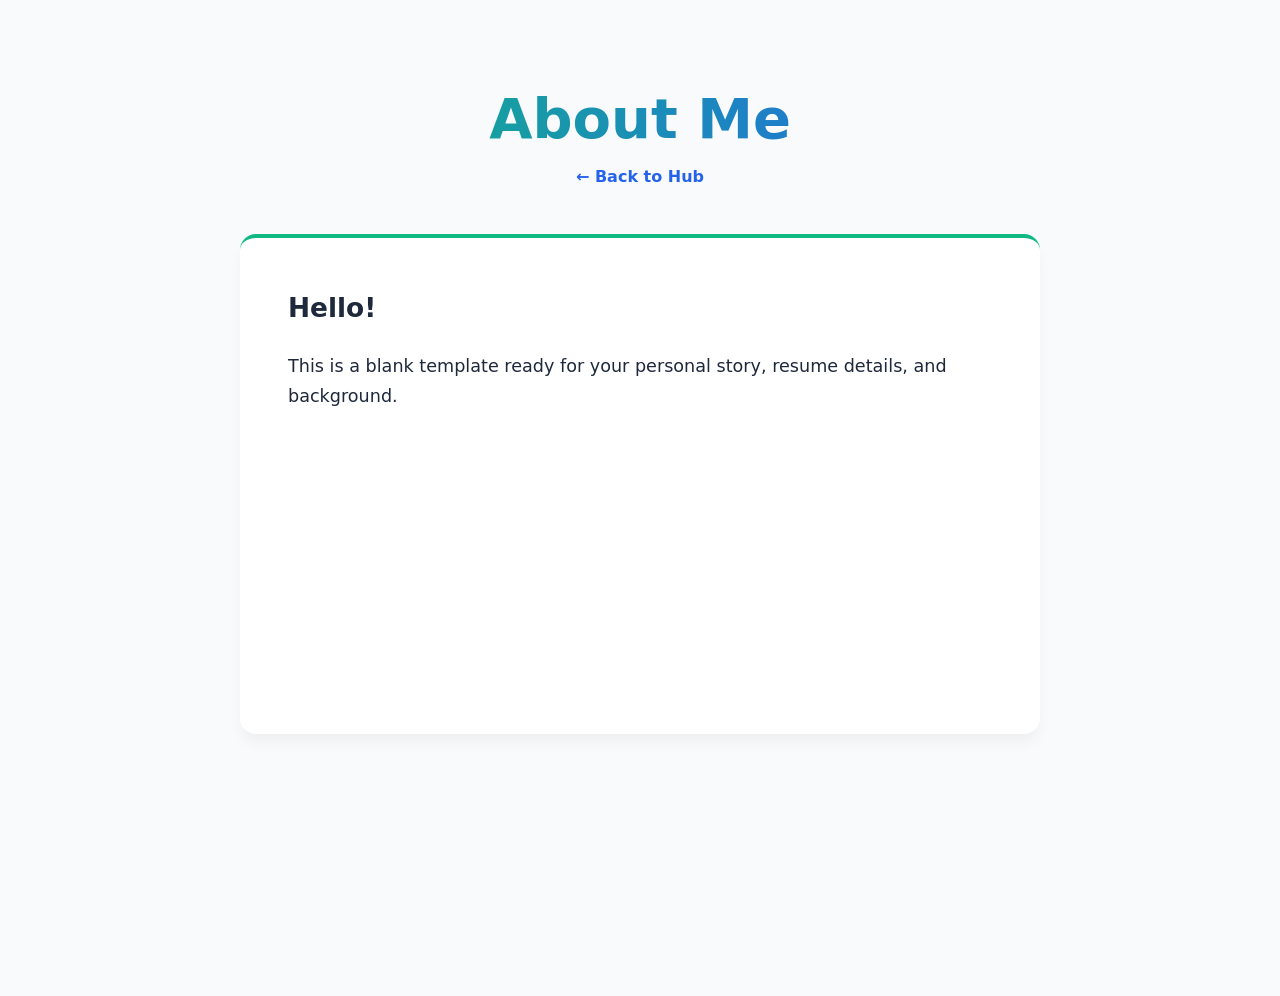
==== AboutMe/index.html @ 4a93bf96 "Initial monorepo setup: Main, AboutMe, and Portfolio" ====
<!DOCTYPE html>
<html lang="en">
<head>
    <meta charset="UTF-8">
    <meta name="viewport" content="width=device-width, initial-scale=1.0">
    <title>About Me</title>
    <link rel="stylesheet" href="style.css">
</head>
<body>
    <div class="container">
        <header>
            <h1>About Me</h1>
            <a href="../Main/index.html" class="back-link">← Back to Hub</a>
        </header>
        <main class="content-box">
            <!-- Add your personal story and details here -->
            <h2>Hello!</h2>
            <p>This is a blank template ready for your personal story, resume details, and background.</p>
        </main>
    </div>
</body>
</html>
---- AboutMe/style.css ----
:root {
    --primary: #10b981; /* Focus on the teal secondary color for About Me */
    --secondary: #2563eb;
    --bg: #f8fafc;
    --text: #1e293b;
    --card-bg: #ffffff;
}

body {
    font-family: 'Segoe UI', system-ui, sans-serif;
    background-color: var(--bg);
    color: var(--text);
    margin: 0;
    padding: 3rem 1rem;
    display: flex;
    justify-content: center;
    min-height: 100vh;
}

.container {
    max-width: 800px;
    width: 100%;
}

header {
    text-align: center;
    margin-bottom: 3rem;
}

header h1 {
    font-size: 3.5rem;
    background: linear-gradient(to right, var(--primary), var(--secondary));
    -webkit-background-clip: text;
    -webkit-text-fill-color: transparent;
    margin-bottom: 1rem;
}

.back-link {
    color: var(--secondary);
    text-decoration: none;
    font-weight: 600;
    transition: color 0.2s ease;
}

.back-link:hover {
    color: var(--primary);
    text-decoration: underline;
}

.content-box {
    background: var(--card-bg);
    padding: 3rem;
    border-radius: 16px;
    box-shadow: 0 10px 15px -3px rgba(0, 0, 0, 0.05);
    min-height: 400px;
    border-top: 4px solid var(--primary);
    line-height: 1.7;
    font-size: 1.1rem;
}

.content-box h2 {
    margin-top: 0;
    color: var(--text);
}
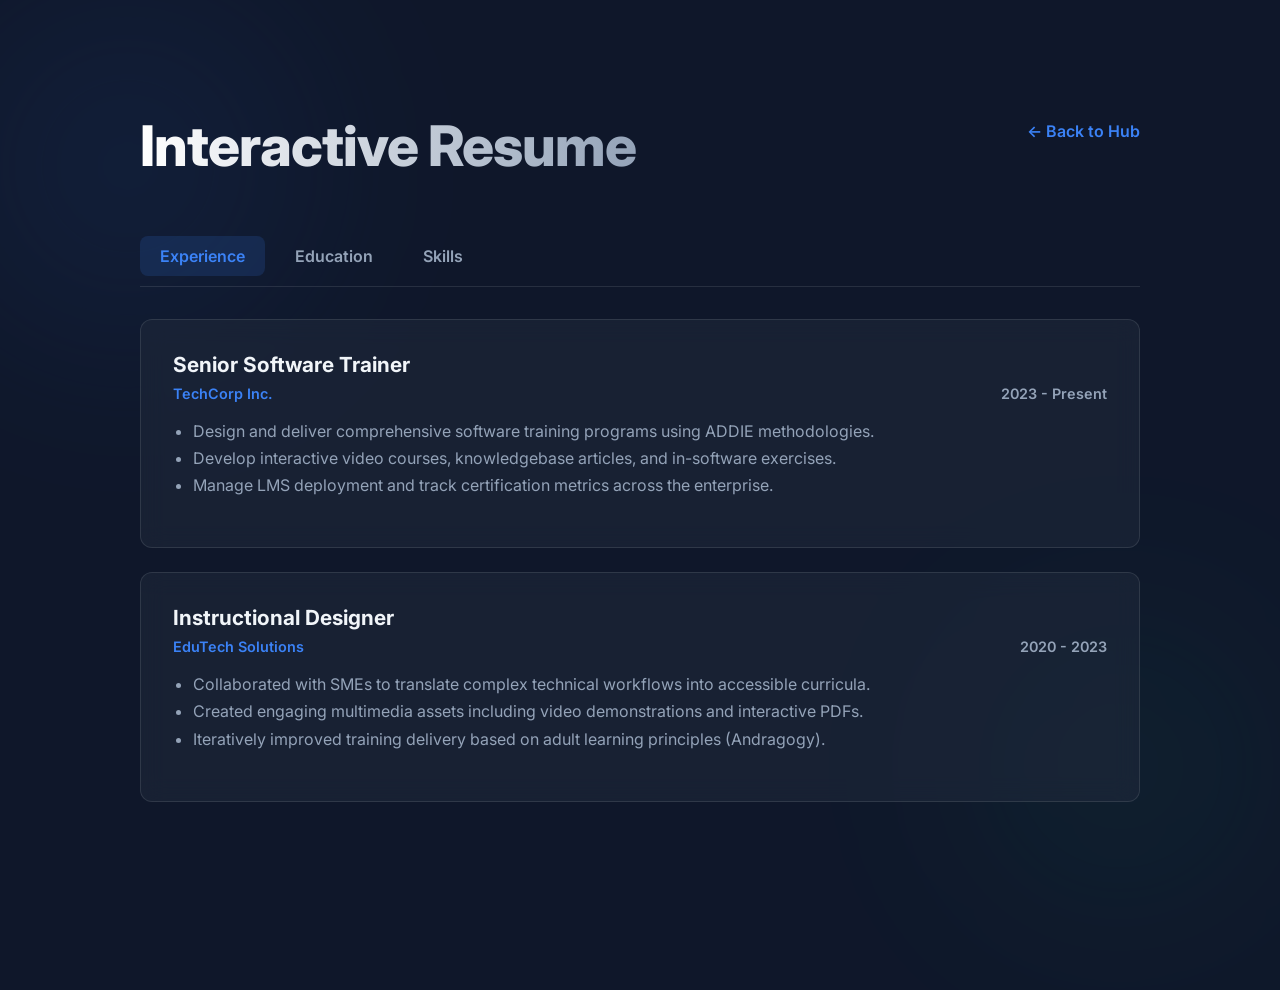
==== commit 2625906e: "Update Portfolio and AboutMe to match new professional dark theme, add interactive resume" ====
--- a/AboutMe/index.html
+++ b/AboutMe/index.html
@@ -3,20 +3,219 @@
 <head>
     <meta charset="UTF-8">
     <meta name="viewport" content="width=device-width, initial-scale=1.0">
-    <title>About Me</title>
-    <link rel="stylesheet" href="style.css">
+    <title>About Me | Resume</title>
+    <link href="https://fonts.googleapis.com/css2?family=Inter:wght@300;400;600;800&display=swap" rel="stylesheet">
+    <link rel="stylesheet" href="../style.css">
+    <style>
+        .resume-container {
+            max-width: 1000px;
+            margin: 0 auto;
+            width: 90%;
+            z-index: 1;
+            position: relative;
+            text-align: left;
+        }
+        .header-nav {
+            margin-bottom: 3rem;
+            display: flex;
+            justify-content: space-between;
+            align-items: center;
+        }
+        .back-link {
+            color: var(--primary);
+            text-decoration: none;
+            font-weight: 600;
+            display: inline-flex;
+            align-items: center;
+            gap: 5px;
+            transition: color 0.2s;
+        }
+        .back-link:hover {
+            color: #60a5fa;
+        }
+        .tabs {
+            display: flex;
+            gap: 10px;
+            margin-bottom: 2rem;
+            border-bottom: 1px solid var(--border-color);
+            padding-bottom: 10px;
+            overflow-x: auto;
+        }
+        .tab-btn {
+            background: transparent;
+            border: none;
+            color: var(--text-muted);
+            font-family: inherit;
+            font-size: 1rem;
+            font-weight: 600;
+            cursor: pointer;
+            padding: 10px 20px;
+            border-radius: 8px;
+            transition: all 0.3s ease;
+        }
+        .tab-btn:hover {
+            background: rgba(255,255,255,0.05);
+            color: var(--text-main);
+        }
+        .tab-btn.active {
+            background: rgba(59, 130, 246, 0.15);
+            color: var(--primary);
+        }
+        .tab-content {
+            display: none;
+            animation: fadeIn 0.4s ease-out;
+        }
+        .tab-content.active {
+            display: block;
+        }
+        .timeline-item {
+            background: var(--bg-surface);
+            backdrop-filter: blur(12px);
+            -webkit-backdrop-filter: blur(12px);
+            border: 1px solid var(--border-color);
+            border-radius: 12px;
+            padding: 2rem;
+            margin-bottom: 1.5rem;
+            transition: transform 0.3s ease, border-color 0.3s ease;
+        }
+        .timeline-item:hover {
+            transform: translateX(10px);
+            border-color: rgba(255,255,255,0.2);
+        }
+        .timeline-item h3 {
+            margin: 0 0 0.5rem 0;
+            color: var(--text-main);
+            font-size: 1.3rem;
+        }
+        .timeline-meta {
+            color: var(--primary);
+            font-weight: 600;
+            font-size: 0.9rem;
+            margin-bottom: 1rem;
+            display: flex;
+            justify-content: space-between;
+        }
+        .timeline-meta span.date {
+            color: var(--text-muted);
+        }
+        ul.job-tasks {
+            color: var(--text-muted);
+            padding-left: 20px;
+            line-height: 1.7;
+        }
+        @keyframes fadeIn {
+            from { opacity: 0; transform: translateY(10px); }
+            to { opacity: 1; transform: translateY(0); }
+        }
+        .skills-grid {
+            display: grid;
+            grid-template-columns: repeat(auto-fit, minmax(200px, 1fr));
+            gap: 15px;
+        }
+        .skill-tag {
+            background: rgba(16, 185, 129, 0.1);
+            color: var(--secondary);
+            padding: 10px 15px;
+            border-radius: 8px;
+            border: 1px solid rgba(16, 185, 129, 0.2);
+            text-align: center;
+            font-weight: 600;
+        }
+    </style>
 </head>
 <body>
-    <div class="container">
-        <header>
-            <h1>About Me</h1>
-            <a href="../Main/index.html" class="back-link">← Back to Hub</a>
+    <div class="ambient-light light-1"></div>
+    <div class="ambient-light light-2"></div>
+    
+    <div class="resume-container">
+        <header class="header-nav">
+            <h1>Interactive Resume</h1>
+            <a href="../index.html" class="back-link">← Back to Hub</a>
         </header>
-        <main class="content-box">
-            <!-- Add your personal story and details here -->
-            <h2>Hello!</h2>
-            <p>This is a blank template ready for your personal story, resume details, and background.</p>
-        </main>
+
+        <div class="tabs">
+            <button class="tab-btn active" onclick="showTab('experience')">Experience</button>
+            <button class="tab-btn" onclick="showTab('education')">Education</button>
+            <button class="tab-btn" onclick="showTab('skills')">Skills</button>
+        </div>
+
+        <!-- Experience Tab -->
+        <div id="experience" class="tab-content active">
+            <div class="timeline-item">
+                <h3>Senior Software Trainer</h3>
+                <div class="timeline-meta">
+                    <span>TechCorp Inc.</span>
+                    <span class="date">2023 - Present</span>
+                </div>
+                <ul class="job-tasks">
+                    <li>Design and deliver comprehensive software training programs using ADDIE methodologies.</li>
+                    <li>Develop interactive video courses, knowledgebase articles, and in-software exercises.</li>
+                    <li>Manage LMS deployment and track certification metrics across the enterprise.</li>
+                </ul>
+            </div>
+            <div class="timeline-item">
+                <h3>Instructional Designer</h3>
+                <div class="timeline-meta">
+                    <span>EduTech Solutions</span>
+                    <span class="date">2020 - 2023</span>
+                </div>
+                <ul class="job-tasks">
+                    <li>Collaborated with SMEs to translate complex technical workflows into accessible curricula.</li>
+                    <li>Created engaging multimedia assets including video demonstrations and interactive PDFs.</li>
+                    <li>Iteratively improved training delivery based on adult learning principles (Andragogy).</li>
+                </ul>
+            </div>
+        </div>
+
+        <!-- Education Tab -->
+        <div id="education" class="tab-content">
+            <div class="timeline-item">
+                <h3>Master of Education (Instructional Design)</h3>
+                <div class="timeline-meta">
+                    <span>State University</span>
+                    <span class="date">2018 - 2020</span>
+                </div>
+                <ul class="job-tasks">
+                    <li>Focus on adult learning theories and multimedia design.</li>
+                    <li>Capstone Project: Evaluating the efficacy of microlearning in software adoption.</li>
+                </ul>
+            </div>
+            <div class="timeline-item">
+                <h3>Bachelor of Arts in Communications</h3>
+                <div class="timeline-meta">
+                    <span>University of Communications</span>
+                    <span class="date">2014 - 2018</span>
+                </div>
+            </div>
+        </div>
+
+        <!-- Skills Tab -->
+        <div id="skills" class="tab-content">
+            <div class="timeline-item">
+                <h3>Core Competencies</h3>
+                <div class="skills-grid" style="margin-top: 15px;">
+                    <div class="skill-tag">Instructional Design</div>
+                    <div class="skill-tag">ADDIE & Backward Design</div>
+                    <div class="skill-tag">Video Production</div>
+                    <div class="skill-tag">LMS Administration</div>
+                    <div class="skill-tag">HTML / CSS</div>
+                    <div class="skill-tag">Technical Writing</div>
+                </div>
+            </div>
+        </div>
+
     </div>
+
+    <script>
+        function showTab(tabId) {
+            // Remove active class from all tabs and contents
+            document.querySelectorAll('.tab-btn').forEach(btn => btn.classList.remove('active'));
+            document.querySelectorAll('.tab-content').forEach(content => content.classList.remove('active'));
+            
+            // Add active class to clicked tab and corresponding content
+            document.querySelector(`button[onclick="showTab('${tabId}')"]`).classList.add('active');
+            document.getElementById(tabId).classList.add('active');
+        }
+    </script>
 </body>
 </html>
--- a/style.css
+++ b/style.css
@@ -0,0 +1,182 @@
+:root {
+    --primary: #3b82f6; /* Professional blue */
+    --secondary: #10b981; /* Professional emerald */
+    --bg-base: #0f172a; /* Slate 900 */
+    --bg-surface: rgba(30, 41, 59, 0.6); /* Slate 800 with transparency */
+    --text-main: #f1f5f9;
+    --text-muted: #94a3b8;
+    --border-color: rgba(255, 255, 255, 0.1);
+}
+
+* {
+    box-sizing: border-box;
+}
+
+body {
+    font-family: 'Inter', -apple-system, BlinkMacSystemFont, 'Segoe UI', Roboto, Helvetica, Arial, sans-serif;
+    background-color: var(--bg-base);
+    color: var(--text-main);
+    margin: 0;
+    padding: 0;
+    display: flex;
+    justify-content: center;
+    align-items: center;
+    min-height: 100vh;
+    overflow-x: hidden;
+    position: relative;
+}
+
+/* Elegant ambient light effects */
+.ambient-light {
+    position: absolute;
+    border-radius: 50%;
+    filter: blur(100px);
+    z-index: 0;
+    opacity: 0.4;
+    animation: float 15s infinite alternate ease-in-out;
+}
+
+.light-1 {
+    width: 40vw;
+    height: 40vw;
+    background: radial-gradient(circle, rgba(59,130,246,0.3) 0%, rgba(15,23,42,0) 70%);
+    top: -10%;
+    left: -10%;
+}
+
+.light-2 {
+    width: 35vw;
+    height: 35vw;
+    background: radial-gradient(circle, rgba(16,185,129,0.25) 0%, rgba(15,23,42,0) 70%);
+    bottom: -10%;
+    right: -5%;
+    animation-delay: -5s;
+    animation-duration: 20s;
+}
+
+@keyframes float {
+    0% { transform: translate(0, 0) scale(1); }
+    50% { transform: translate(5%, 10%) scale(1.1); }
+    100% { transform: translate(-5%, 5%) scale(0.95); }
+}
+
+.container {
+    max-width: 900px;
+    width: 90%;
+    text-align: center;
+    z-index: 1;
+    position: relative;
+}
+
+header {
+    margin-bottom: 4rem;
+    animation: fadeInDown 1s ease-out;
+}
+
+header h1 {
+    font-size: 3.5rem;
+    font-weight: 800;
+    color: var(--text-main);
+    margin-bottom: 0.5rem;
+    letter-spacing: -1px;
+    background: linear-gradient(to right, #fff, #94a3b8);
+    -webkit-background-clip: text;
+    -webkit-text-fill-color: transparent;
+}
+
+header p {
+    font-size: 1.25rem;
+    color: var(--text-muted);
+    font-weight: 300;
+}
+
+.links-grid {
+    display: grid;
+    grid-template-columns: repeat(auto-fit, minmax(300px, 1fr));
+    gap: 2rem;
+}
+
+.card {
+    background: var(--bg-surface);
+    backdrop-filter: blur(12px);
+    -webkit-backdrop-filter: blur(12px);
+    padding: 2.5rem 2rem;
+    border-radius: 16px;
+    text-decoration: none;
+    color: var(--text-main);
+    border: 1px solid var(--border-color);
+    transition: all 0.4s cubic-bezier(0.175, 0.885, 0.32, 1.275);
+    position: relative;
+    overflow: hidden;
+    text-align: left;
+    display: flex;
+    flex-direction: column;
+    justify-content: center;
+}
+
+.card h2 {
+    margin-top: 0;
+    font-size: 1.5rem;
+    font-weight: 600;
+    margin-bottom: 0.75rem;
+    color: var(--text-main);
+    transition: color 0.3s ease;
+}
+
+.card p {
+    margin: 0;
+    color: var(--text-muted);
+    line-height: 1.6;
+    font-size: 0.95rem;
+}
+
+/* Stylish hover effects */
+.card-glow {
+    position: absolute;
+    width: 150px;
+    height: 150px;
+    background: var(--primary);
+    filter: blur(60px);
+    border-radius: 50%;
+    opacity: 0;
+    transition: opacity 0.4s ease;
+    pointer-events: none;
+    top: 50%;
+    left: 50%;
+    transform: translate(-50%, -50%);
+    z-index: -1;
+}
+
+.card:hover {
+    transform: translateY(-8px);
+    border-color: rgba(255, 255, 255, 0.2);
+    box-shadow: 0 20px 40px rgba(0, 0, 0, 0.4);
+}
+
+.portfolio-card:hover h2 {
+    color: var(--primary);
+}
+
+.portfolio-card:hover .card-glow {
+    opacity: 0.35;
+}
+
+.about-card:hover h2 {
+    color: var(--secondary);
+}
+
+.about-card:hover .card-glow {
+    background: var(--secondary);
+    opacity: 0.25;
+}
+
+@keyframes fadeInDown {
+    from {
+        opacity: 0;
+        transform: translateY(-20px);
+    }
+    to {
+        opacity: 1;
+        transform: translateY(0);
+    }
+}
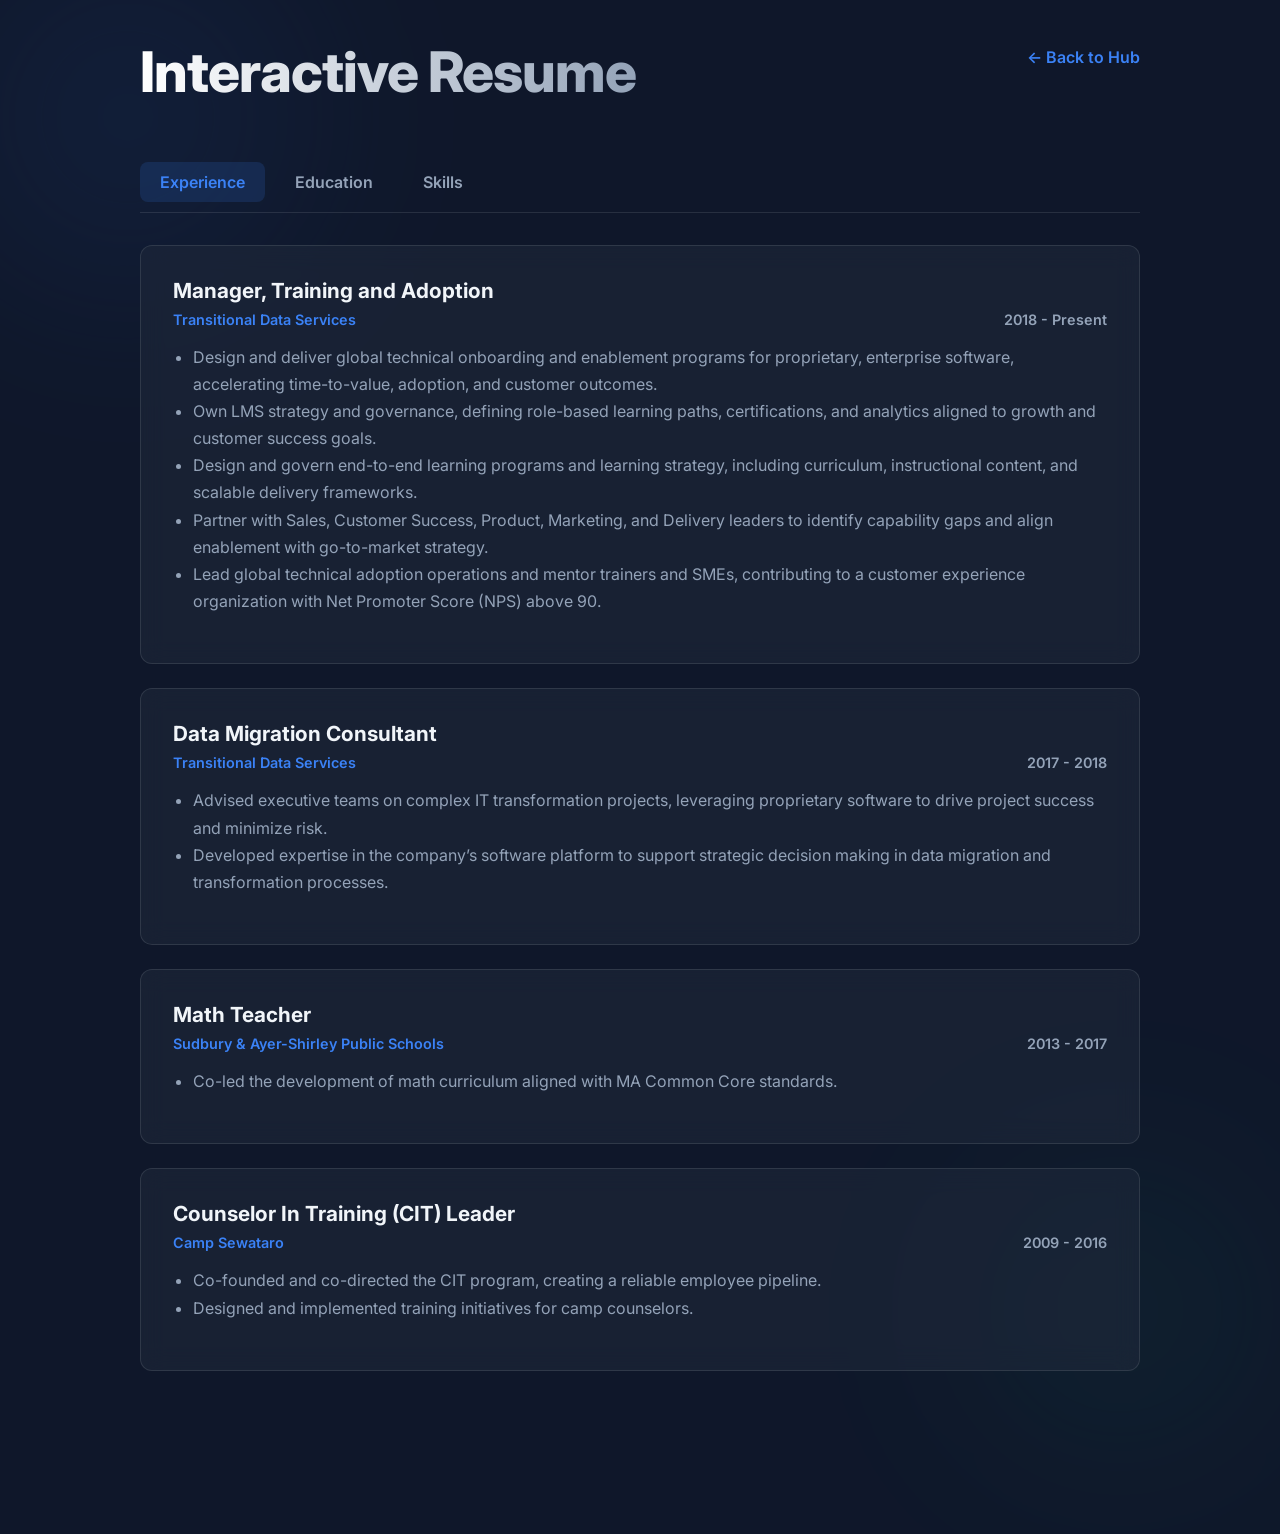
==== commit c4d4b179: "Update interactive resume with real data from PDF" ====
--- a/AboutMe/index.html
+++ b/AboutMe/index.html
@@ -142,27 +142,49 @@
         <!-- Experience Tab -->
         <div id="experience" class="tab-content active">
             <div class="timeline-item">
-                <h3>Senior Software Trainer</h3>
-                <div class="timeline-meta">
-                    <span>TechCorp Inc.</span>
-                    <span class="date">2023 - Present</span>
-                </div>
-                <ul class="job-tasks">
-                    <li>Design and deliver comprehensive software training programs using ADDIE methodologies.</li>
-                    <li>Develop interactive video courses, knowledgebase articles, and in-software exercises.</li>
-                    <li>Manage LMS deployment and track certification metrics across the enterprise.</li>
-                </ul>
-            </div>
-            <div class="timeline-item">
-                <h3>Instructional Designer</h3>
-                <div class="timeline-meta">
-                    <span>EduTech Solutions</span>
-                    <span class="date">2020 - 2023</span>
-                </div>
-                <ul class="job-tasks">
-                    <li>Collaborated with SMEs to translate complex technical workflows into accessible curricula.</li>
-                    <li>Created engaging multimedia assets including video demonstrations and interactive PDFs.</li>
-                    <li>Iteratively improved training delivery based on adult learning principles (Andragogy).</li>
+                <h3>Manager, Training and Adoption</h3>
+                <div class="timeline-meta">
+                    <span>Transitional Data Services</span>
+                    <span class="date">2018 - Present</span>
+                </div>
+                <ul class="job-tasks">
+                    <li>Design and deliver global technical onboarding and enablement programs for proprietary, enterprise software, accelerating time-to-value, adoption, and customer outcomes.</li>
+                    <li>Own LMS strategy and governance, defining role-based learning paths, certifications, and analytics aligned to growth and customer success goals.</li>
+                    <li>Design and govern end-to-end learning programs and learning strategy, including curriculum, instructional content, and scalable delivery frameworks.</li>
+                    <li>Partner with Sales, Customer Success, Product, Marketing, and Delivery leaders to identify capability gaps and align enablement with go-to-market strategy.</li>
+                    <li>Lead global technical adoption operations and mentor trainers and SMEs, contributing to a customer experience organization with Net Promoter Score (NPS) above 90.</li>
+                </ul>
+            </div>
+            <div class="timeline-item">
+                <h3>Data Migration Consultant</h3>
+                <div class="timeline-meta">
+                    <span>Transitional Data Services</span>
+                    <span class="date">2017 - 2018</span>
+                </div>
+                <ul class="job-tasks">
+                    <li>Advised executive teams on complex IT transformation projects, leveraging proprietary software to drive project success and minimize risk.</li>
+                    <li>Developed expertise in the company’s software platform to support strategic decision making in data migration and transformation processes.</li>
+                </ul>
+            </div>
+            <div class="timeline-item">
+                <h3>Math Teacher</h3>
+                <div class="timeline-meta">
+                    <span>Sudbury & Ayer-Shirley Public Schools</span>
+                    <span class="date">2013 - 2017</span>
+                </div>
+                <ul class="job-tasks">
+                    <li>Co-led the development of math curriculum aligned with MA Common Core standards.</li>
+                </ul>
+            </div>
+            <div class="timeline-item">
+                <h3>Counselor In Training (CIT) Leader</h3>
+                <div class="timeline-meta">
+                    <span>Camp Sewataro</span>
+                    <span class="date">2009 - 2016</span>
+                </div>
+                <ul class="job-tasks">
+                    <li>Co-founded and co-directed the CIT program, creating a reliable employee pipeline.</li>
+                    <li>Designed and implemented training initiatives for camp counselors.</li>
                 </ul>
             </div>
         </div>
@@ -170,21 +192,24 @@
         <!-- Education Tab -->
         <div id="education" class="tab-content">
             <div class="timeline-item">
-                <h3>Master of Education (Instructional Design)</h3>
-                <div class="timeline-meta">
-                    <span>State University</span>
-                    <span class="date">2018 - 2020</span>
-                </div>
-                <ul class="job-tasks">
-                    <li>Focus on adult learning theories and multimedia design.</li>
-                    <li>Capstone Project: Evaluating the efficacy of microlearning in software adoption.</li>
-                </ul>
-            </div>
-            <div class="timeline-item">
-                <h3>Bachelor of Arts in Communications</h3>
-                <div class="timeline-meta">
-                    <span>University of Communications</span>
-                    <span class="date">2014 - 2018</span>
+                <h3>Masters of Education (M.Ed.)</h3>
+                <div class="timeline-meta">
+                    <span>University of Massachusetts Lowell</span>
+                    <span class="date">Math Curriculum & Instruction</span>
+                </div>
+            </div>
+            <div class="timeline-item">
+                <h3>Bachelor of Arts (B.A)</h3>
+                <div class="timeline-meta">
+                    <span>University of Massachusetts Lowell</span>
+                    <span class="date">Mathematics & Philosophy</span>
+                </div>
+            </div>
+            <div class="timeline-item">
+                <h3>Masters Certificate</h3>
+                <div class="timeline-meta">
+                    <span>Villanova University</span>
+                    <span class="date">Software Testing</span>
                 </div>
             </div>
         </div>
@@ -192,15 +217,23 @@
         <!-- Skills Tab -->
         <div id="skills" class="tab-content">
             <div class="timeline-item">
-                <h3>Core Competencies</h3>
+                <h3>Core Competencies & Expertise</h3>
                 <div class="skills-grid" style="margin-top: 15px;">
-                    <div class="skill-tag">Instructional Design</div>
-                    <div class="skill-tag">ADDIE & Backward Design</div>
-                    <div class="skill-tag">Video Production</div>
-                    <div class="skill-tag">LMS Administration</div>
-                    <div class="skill-tag">HTML / CSS</div>
-                    <div class="skill-tag">Technical Writing</div>
-                </div>
+                    <div class="skill-tag">Technical Training & Enablement</div>
+                    <div class="skill-tag">Learning Management Systems (TalentLMS, Docebo)</div>
+                    <div class="skill-tag">Curriculum Architecture</div>
+                    <div class="skill-tag">Training Content Development (Camtasia)</div>
+                    <div class="skill-tag">Technical Writing & Knowledge Base</div>
+                    <div class="skill-tag">Program Governance & Analytics</div>
+                    <div class="skill-tag">Cross-Functional Leadership</div>
+                    <div class="skill-tag">Scripting & Automation (PWSH, Groovy)</div>
+                </div>
+            </div>
+            <div class="timeline-item">
+                <h3>Summary</h3>
+                <p style="color: var(--text-muted); line-height: 1.7;">
+                    Results-driven leader with over a decade of experience designing, scaling, and operating global, technical onboarding, coaching, and adoption programs for complex enterprise software. Proven ability to design and execute strategic initiatives that improve organizational effectiveness, enhance stakeholder engagement, and support business goals.
+                </p>
             </div>
         </div>
 
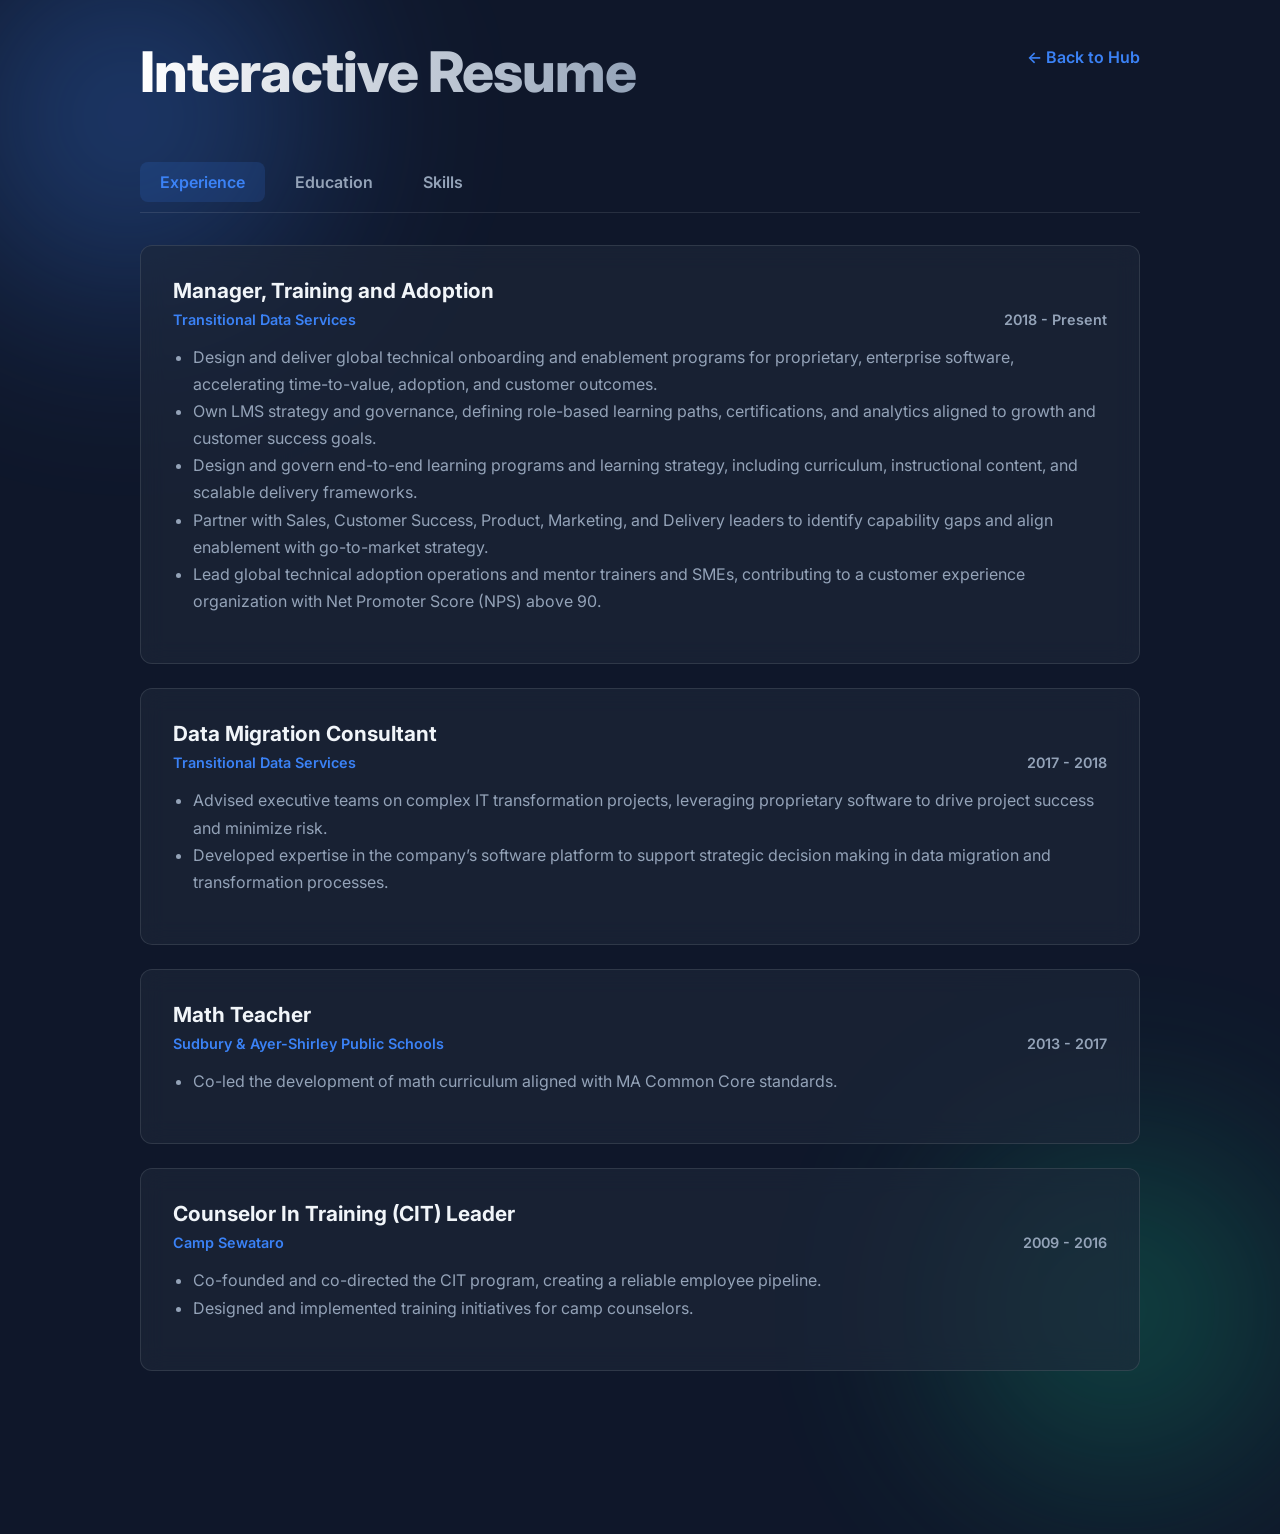
==== commit a05cd82c: "Refactor terminal to global script with sessionStorage persistence" ====
--- a/AboutMe/index.html
+++ b/AboutMe/index.html
@@ -250,5 +250,6 @@
             document.getElementById(tabId).classList.add('active');
         }
     </script>
+    <script src="../terminal.js"></script>
 </body>
 </html>
--- a/style.css
+++ b/style.css
@@ -32,14 +32,14 @@
     border-radius: 50%;
     filter: blur(100px);
     z-index: 0;
-    opacity: 0.4;
-    animation: float 15s infinite alternate ease-in-out;
+    opacity: 0.85;
+    animation: float 8s infinite alternate ease-in-out;
 }
 
 .light-1 {
     width: 40vw;
     height: 40vw;
-    background: radial-gradient(circle, rgba(59,130,246,0.3) 0%, rgba(15,23,42,0) 70%);
+    background: radial-gradient(circle, rgba(59,130,246,0.6) 0%, rgba(15,23,42,0) 70%);
     top: -10%;
     left: -10%;
 }
@@ -47,11 +47,11 @@
 .light-2 {
     width: 35vw;
     height: 35vw;
-    background: radial-gradient(circle, rgba(16,185,129,0.25) 0%, rgba(15,23,42,0) 70%);
+    background: radial-gradient(circle, rgba(16,185,129,0.55) 0%, rgba(15,23,42,0) 70%);
     bottom: -10%;
     right: -5%;
-    animation-delay: -5s;
-    animation-duration: 20s;
+    animation-delay: -3s;
+    animation-duration: 12s;
 }
 
 @keyframes float {
@@ -179,4 +179,89 @@
         opacity: 1;
         transform: translateY(0);
     }
+}
+
+/* Dev Nav Terminal */
+#dev-nav-wrapper {
+    position: fixed;
+    bottom: 30px;
+    right: 30px;
+    z-index: 100;
+    font-family: 'Courier New', Courier, monospace;
+    display: flex;
+    flex-direction: column;
+    align-items: flex-end;
+}
+
+#dev-nav-toggle {
+    background: var(--bg-base);
+    color: var(--secondary);
+    border: 1px solid var(--secondary);
+    padding: 8px 16px;
+    cursor: pointer;
+    font-family: inherit;
+    font-weight: bold;
+    border-radius: 6px;
+    transition: all 0.2s ease;
+}
+
+#dev-nav-toggle:hover {
+    background: var(--secondary);
+    color: var(--bg-base);
+}
+
+#dev-terminal {
+    background: rgba(15, 23, 42, 0.95);
+    border: 1px solid var(--secondary);
+    width: 380px;
+    height: 280px;
+    margin-bottom: 12px;
+    border-radius: 8px;
+    display: flex;
+    flex-direction: column;
+    padding: 12px;
+    color: var(--secondary);
+    box-shadow: 0 10px 30px rgba(0,0,0,0.5);
+    transition: opacity 0.3s ease, transform 0.3s ease;
+    transform-origin: bottom right;
+}
+
+#dev-terminal.hidden {
+    opacity: 0;
+    transform: scale(0.9) translateY(20px);
+    pointer-events: none;
+}
+
+#terminal-output {
+    flex-grow: 1;
+    overflow-y: auto;
+    margin-bottom: 10px;
+    font-size: 0.9rem;
+    line-height: 1.4;
+}
+
+#terminal-output div {
+    margin-bottom: 4px;
+}
+
+#terminal-input-line {
+    display: flex;
+    align-items: center;
+    border-top: 1px solid rgba(16, 185, 129, 0.3);
+    padding-top: 8px;
+}
+
+.prompt {
+    margin-right: 8px;
+    font-weight: bold;
+}
+
+#terminal-input {
+    background: transparent;
+    border: none;
+    color: var(--secondary);
+    font-family: inherit;
+    font-size: 0.9rem;
+    flex-grow: 1;
+    outline: none;
 }
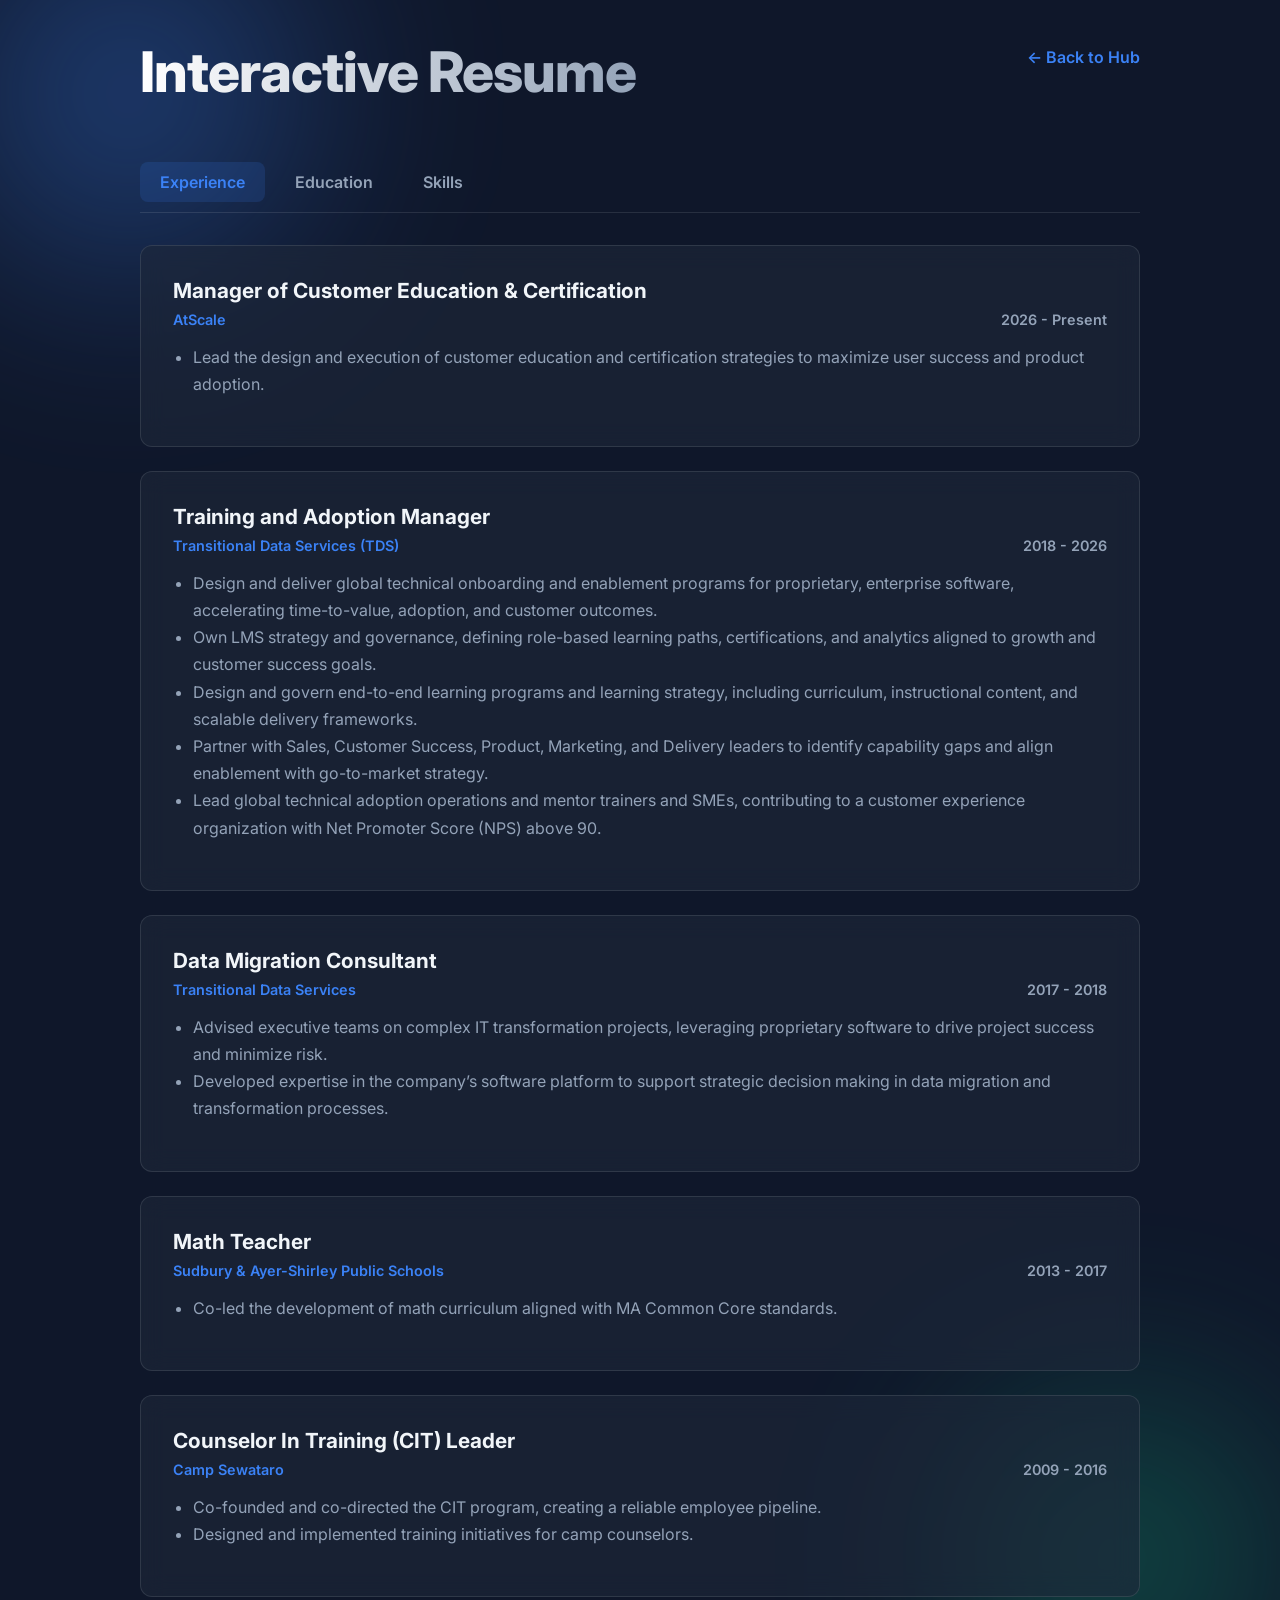
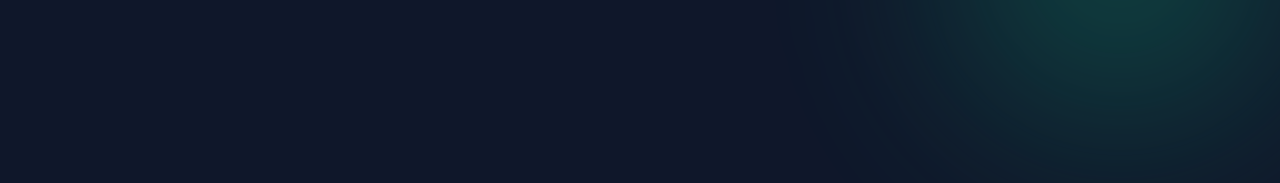
==== commit a1c5450d: "Update resume experience with AtScale and adjust TDS dates" ====
--- a/AboutMe/index.html
+++ b/AboutMe/index.html
@@ -142,10 +142,20 @@
         <!-- Experience Tab -->
         <div id="experience" class="tab-content active">
             <div class="timeline-item">
-                <h3>Manager, Training and Adoption</h3>
-                <div class="timeline-meta">
-                    <span>Transitional Data Services</span>
-                    <span class="date">2018 - Present</span>
+                <h3>Manager of Customer Education & Certification</h3>
+                <div class="timeline-meta">
+                    <span>AtScale</span>
+                    <span class="date">2026 - Present</span>
+                </div>
+                <ul class="job-tasks">
+                    <li>Lead the design and execution of customer education and certification strategies to maximize user success and product adoption.</li>
+                </ul>
+            </div>
+            <div class="timeline-item">
+                <h3>Training and Adoption Manager</h3>
+                <div class="timeline-meta">
+                    <span>Transitional Data Services (TDS)</span>
+                    <span class="date">2018 - 2026</span>
                 </div>
                 <ul class="job-tasks">
                     <li>Design and deliver global technical onboarding and enablement programs for proprietary, enterprise software, accelerating time-to-value, adoption, and customer outcomes.</li>
--- a/style.css
+++ b/style.css
@@ -170,6 +170,27 @@
     opacity: 0.25;
 }
 
+.headshot-img {
+    width: 100px;
+    height: 100px;
+    border-radius: 50%;
+    object-fit: cover;
+    border: 2px solid var(--text-muted);
+    margin-bottom: 20px;
+    animation: borderBreathe 4s infinite alternate ease-in-out;
+}
+
+@keyframes borderBreathe {
+    0% {
+        border-color: rgba(148, 163, 184, 0.2);
+        box-shadow: 0 0 5px rgba(148, 163, 184, 0.1);
+    }
+    100% {
+        border-color: rgba(148, 163, 184, 0.7);
+        box-shadow: 0 0 15px rgba(148, 163, 184, 0.5);
+    }
+}
+
 @keyframes fadeInDown {
     from {
         opacity: 0;
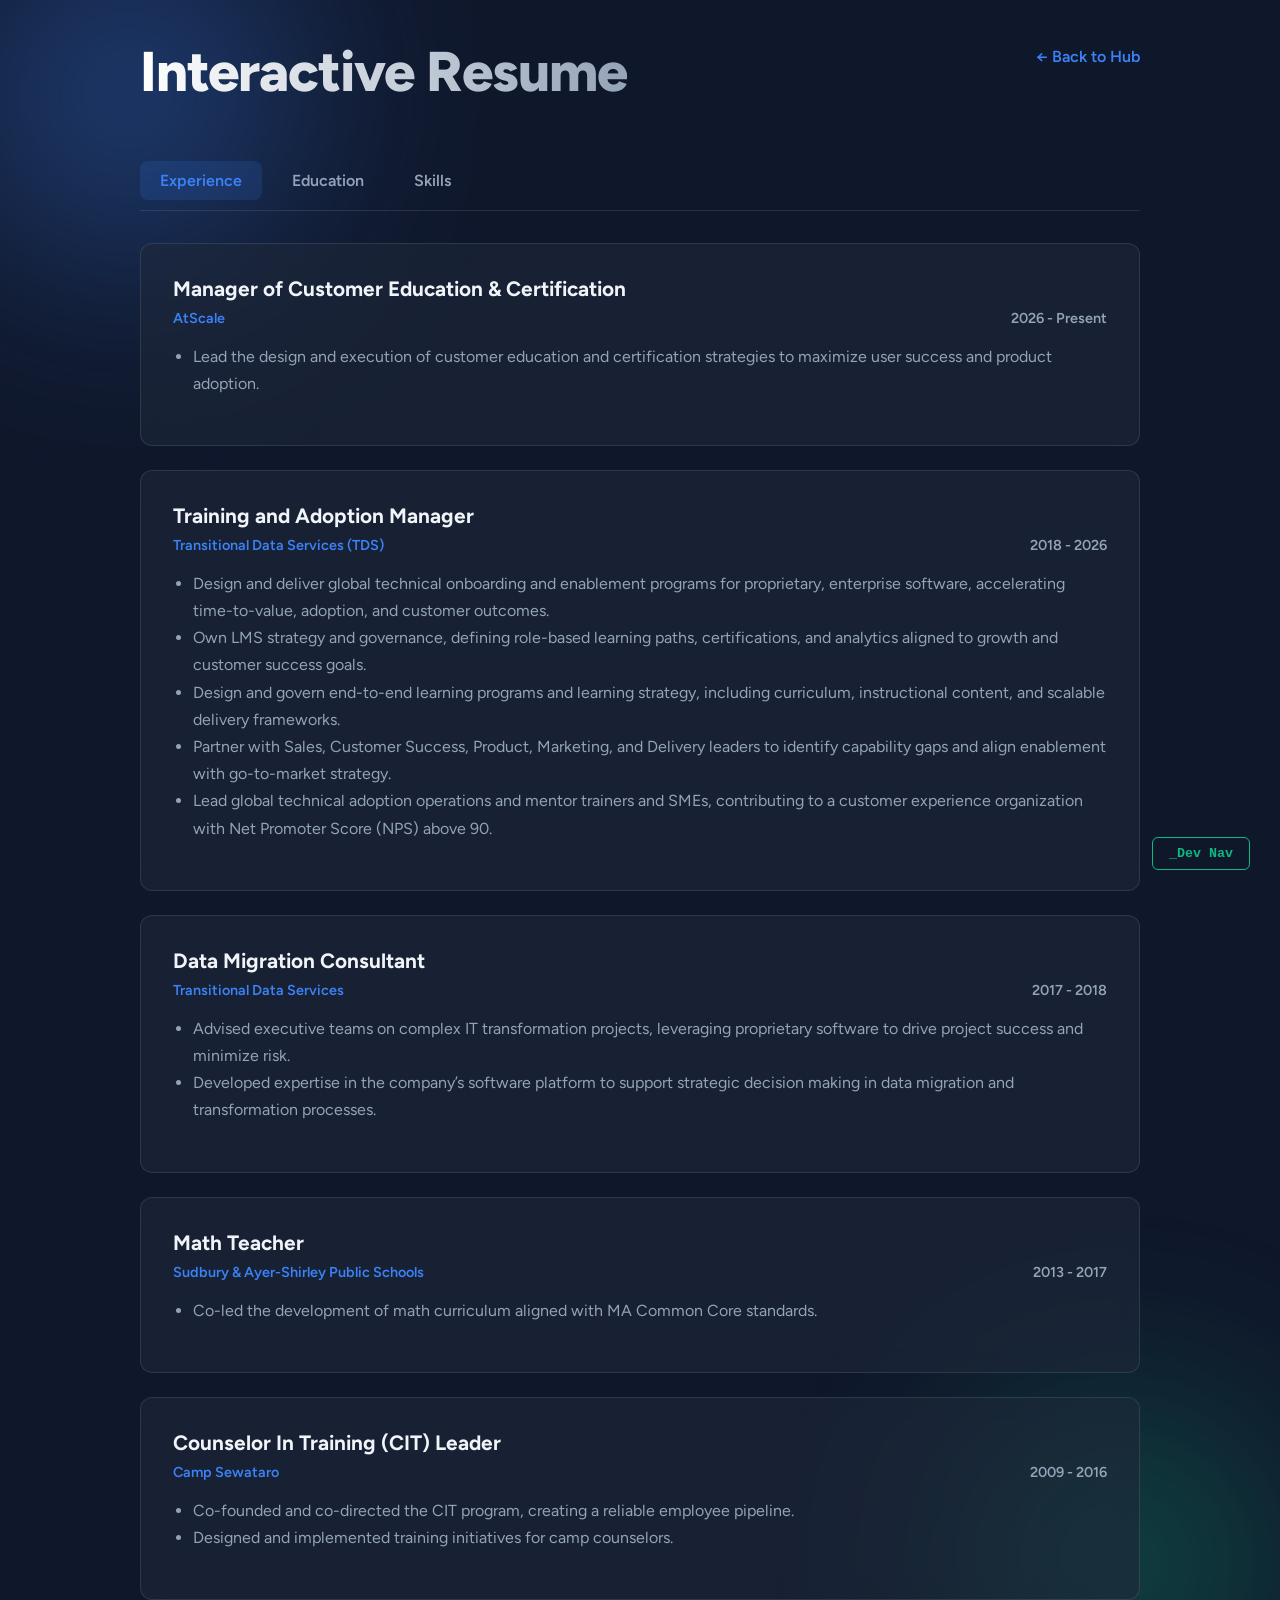
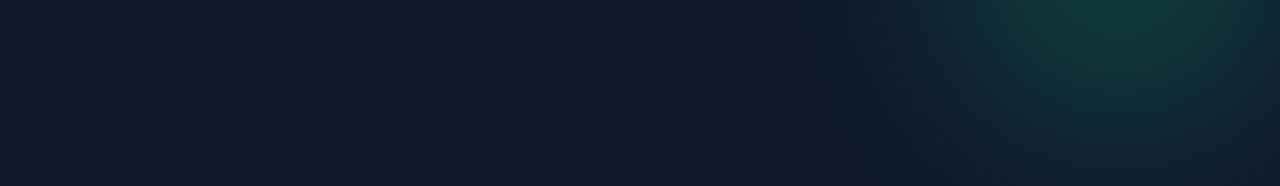
==== commit 51e851c9: "Change site font to Figtree across all pages" ====
--- a/AboutMe/index.html
+++ b/AboutMe/index.html
@@ -4,7 +4,7 @@
     <meta charset="UTF-8">
     <meta name="viewport" content="width=device-width, initial-scale=1.0">
     <title>About Me | Resume</title>
-    <link href="https://fonts.googleapis.com/css2?family=Inter:wght@300;400;600;800&display=swap" rel="stylesheet">
+    <link href="https://fonts.googleapis.com/css2?family=Figtree:wght@300;400;600;800&display=swap" rel="stylesheet">
     <link rel="stylesheet" href="../style.css">
     <style>
         .resume-container {
--- a/style.css
+++ b/style.css
@@ -13,7 +13,7 @@
 }
 
 body {
-    font-family: 'Inter', -apple-system, BlinkMacSystemFont, 'Segoe UI', Roboto, Helvetica, Arial, sans-serif;
+    font-family: 'Figtree', -apple-system, BlinkMacSystemFont, 'Segoe UI', Roboto, Helvetica, Arial, sans-serif;
     background-color: var(--bg-base);
     color: var(--text-main);
     margin: 0;
@@ -91,52 +91,34 @@
 }
 
 .links-grid {
-    display: grid;
-    grid-template-columns: repeat(auto-fit, minmax(300px, 1fr));
-    gap: 2rem;
-}
-
-.card {
-    background: var(--bg-surface);
-    backdrop-filter: blur(12px);
-    -webkit-backdrop-filter: blur(12px);
-    padding: 2.5rem 2rem;
-    border-radius: 16px;
+    display: flex;
+    justify-content: center;
+    gap: 4rem;
+    margin-bottom: 4rem;
+}
+
+.text-link {
     text-decoration: none;
     color: var(--text-main);
-    border: 1px solid var(--border-color);
-    transition: all 0.4s cubic-bezier(0.175, 0.885, 0.32, 1.275);
     position: relative;
-    overflow: hidden;
-    text-align: left;
-    display: flex;
-    flex-direction: column;
-    justify-content: center;
-}
-
-.card h2 {
-    margin-top: 0;
-    font-size: 1.5rem;
-    font-weight: 600;
-    margin-bottom: 0.75rem;
-    color: var(--text-main);
-    transition: color 0.3s ease;
-}
-
-.card p {
+    transition: all 0.3s ease;
+}
+
+.text-link h2 {
     margin: 0;
-    color: var(--text-muted);
-    line-height: 1.6;
-    font-size: 0.95rem;
-}
-
-/* Stylish hover effects */
-.card-glow {
+    font-size: 2rem;
+    font-weight: 700;
+    letter-spacing: -0.5px;
+    z-index: 2;
+    position: relative;
+}
+
+.link-glow {
     position: absolute;
-    width: 150px;
-    height: 150px;
+    width: 140%;
+    height: 140%;
     background: var(--primary);
-    filter: blur(60px);
+    filter: blur(40px);
     border-radius: 50%;
     opacity: 0;
     transition: opacity 0.4s ease;
@@ -144,30 +126,24 @@
     top: 50%;
     left: 50%;
     transform: translate(-50%, -50%);
-    z-index: -1;
-}
-
-.card:hover {
-    transform: translateY(-8px);
-    border-color: rgba(255, 255, 255, 0.2);
-    box-shadow: 0 20px 40px rgba(0, 0, 0, 0.4);
-}
-
-.portfolio-card:hover h2 {
+    z-index: 1;
+}
+
+.portfolio-link:hover h2 {
     color: var(--primary);
 }
 
-.portfolio-card:hover .card-glow {
-    opacity: 0.35;
-}
-
-.about-card:hover h2 {
+.portfolio-link:hover .link-glow {
+    opacity: 0.4;
+}
+
+.about-link:hover h2 {
     color: var(--secondary);
 }
 
-.about-card:hover .card-glow {
+.about-link:hover .link-glow {
     background: var(--secondary);
-    opacity: 0.25;
+    opacity: 0.3;
 }
 
 .headshot-img {
@@ -200,6 +176,151 @@
         opacity: 1;
         transform: translateY(0);
     }
+}
+
+/* Home Page Content Sections */
+.disclaimer {
+    background: rgba(59, 130, 246, 0.1);
+    border-left: 4px solid var(--primary);
+    padding: 1rem 1.5rem;
+    margin-bottom: 2.5rem;
+    border-radius: 0 8px 8px 0;
+    text-align: left;
+    font-size: 0.95rem;
+    color: var(--text-main);
+    line-height: 1.5;
+    animation: fadeInDown 1.2s ease-out;
+}
+
+.info-section {
+    display: grid;
+    grid-template-columns: 1fr;
+    gap: 2rem;
+    margin-top: 3rem;
+    margin-bottom: 3rem;
+}
+
+@media (min-width: 768px) {
+    .info-section {
+        grid-template-columns: 1fr 1fr;
+    }
+}
+
+.info-card {
+    background: var(--bg-surface);
+    backdrop-filter: blur(12px);
+    -webkit-backdrop-filter: blur(12px);
+    padding: 2rem;
+    border-radius: 16px;
+    border: 1px solid var(--border-color);
+    text-align: left;
+    color: var(--text-main);
+    transition: transform 0.3s ease;
+}
+
+.info-card:hover {
+    transform: translateY(-4px);
+    border-color: rgba(255, 255, 255, 0.2);
+}
+
+.info-card h2 {
+    margin-top: 0;
+    font-size: 1.3rem;
+    font-weight: 600;
+    color: var(--text-main);
+    border-bottom: 1px solid var(--border-color);
+    padding-bottom: 0.5rem;
+    margin-bottom: 1rem;
+}
+
+/* Plain Content Blocks (No Cards) */
+.content-block {
+    text-align: left;
+    color: var(--text-main);
+    margin-bottom: 2rem;
+    padding: 1rem 0;
+}
+
+.content-block p {
+    text-align: left;
+}
+
+.content-block h2 {
+    margin-top: 0;
+    font-size: 1.5rem;
+    font-weight: 700;
+    color: var(--text-main);
+    border-bottom: 1px solid var(--border-color);
+    padding-bottom: 0.5rem;
+    margin-bottom: 1.5rem;
+}
+
+.content-block p {
+    color: var(--text-muted);
+    line-height: 1.6;
+    font-size: 1.05rem;
+    margin-bottom: 1rem;
+}
+
+.info-card p {
+    color: var(--text-muted);
+    line-height: 1.6;
+    font-size: 0.95rem;
+    margin-bottom: 0.75rem;
+}
+
+.info-card ul {
+    padding-left: 1.2rem;
+    margin-top: 0.5rem;
+}
+
+.info-card li {
+    color: var(--text-muted);
+    line-height: 1.5;
+    font-size: 0.95rem;
+    margin-bottom: 0.75rem;
+}
+
+.info-card strong {
+    color: var(--text-main);
+}
+
+/* Footer & Disclaimer Styles */
+footer {
+    margin-top: 4rem;
+    padding-top: 2rem;
+    padding-bottom: 2rem;
+    border-top: 1px solid var(--border-color);
+    color: var(--text-muted);
+    font-size: 0.9rem;
+}
+
+.footer-disclaimer {
+    background: rgba(59, 130, 246, 0.05);
+    border: 1px solid var(--border-color);
+    padding: 1.5rem;
+    margin-bottom: 2rem;
+    border-radius: 12px;
+    text-align: left;
+    font-size: 0.85rem;
+    color: var(--text-muted);
+    line-height: 1.6;
+}
+
+.footer-disclaimer strong {
+    color: var(--text-main);
+}
+
+.article-link {
+    display: inline-block;
+    margin-top: 0.5rem;
+    color: var(--primary);
+    text-decoration: none;
+    font-weight: 600;
+}
+
+.article-link:hover {
+    text-decoration: underline;
 }
 
 /* Dev Nav Terminal */
